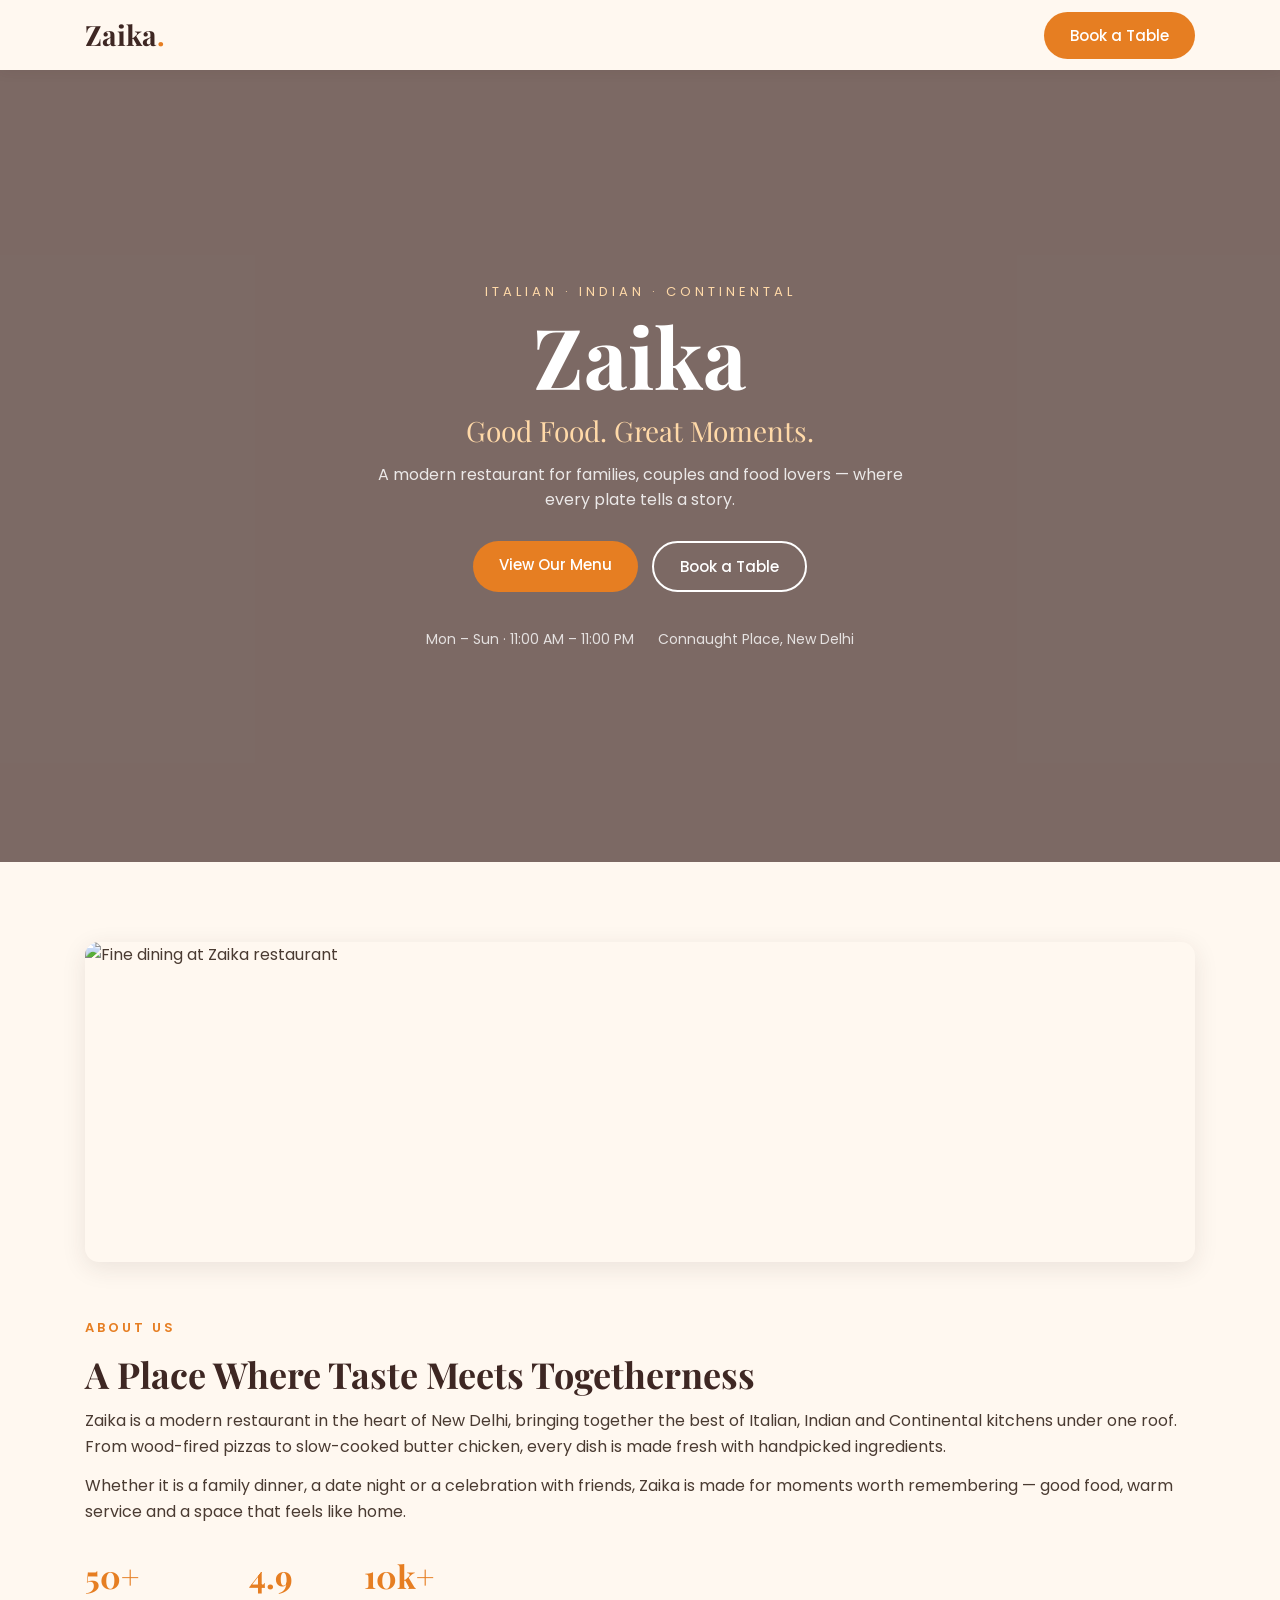
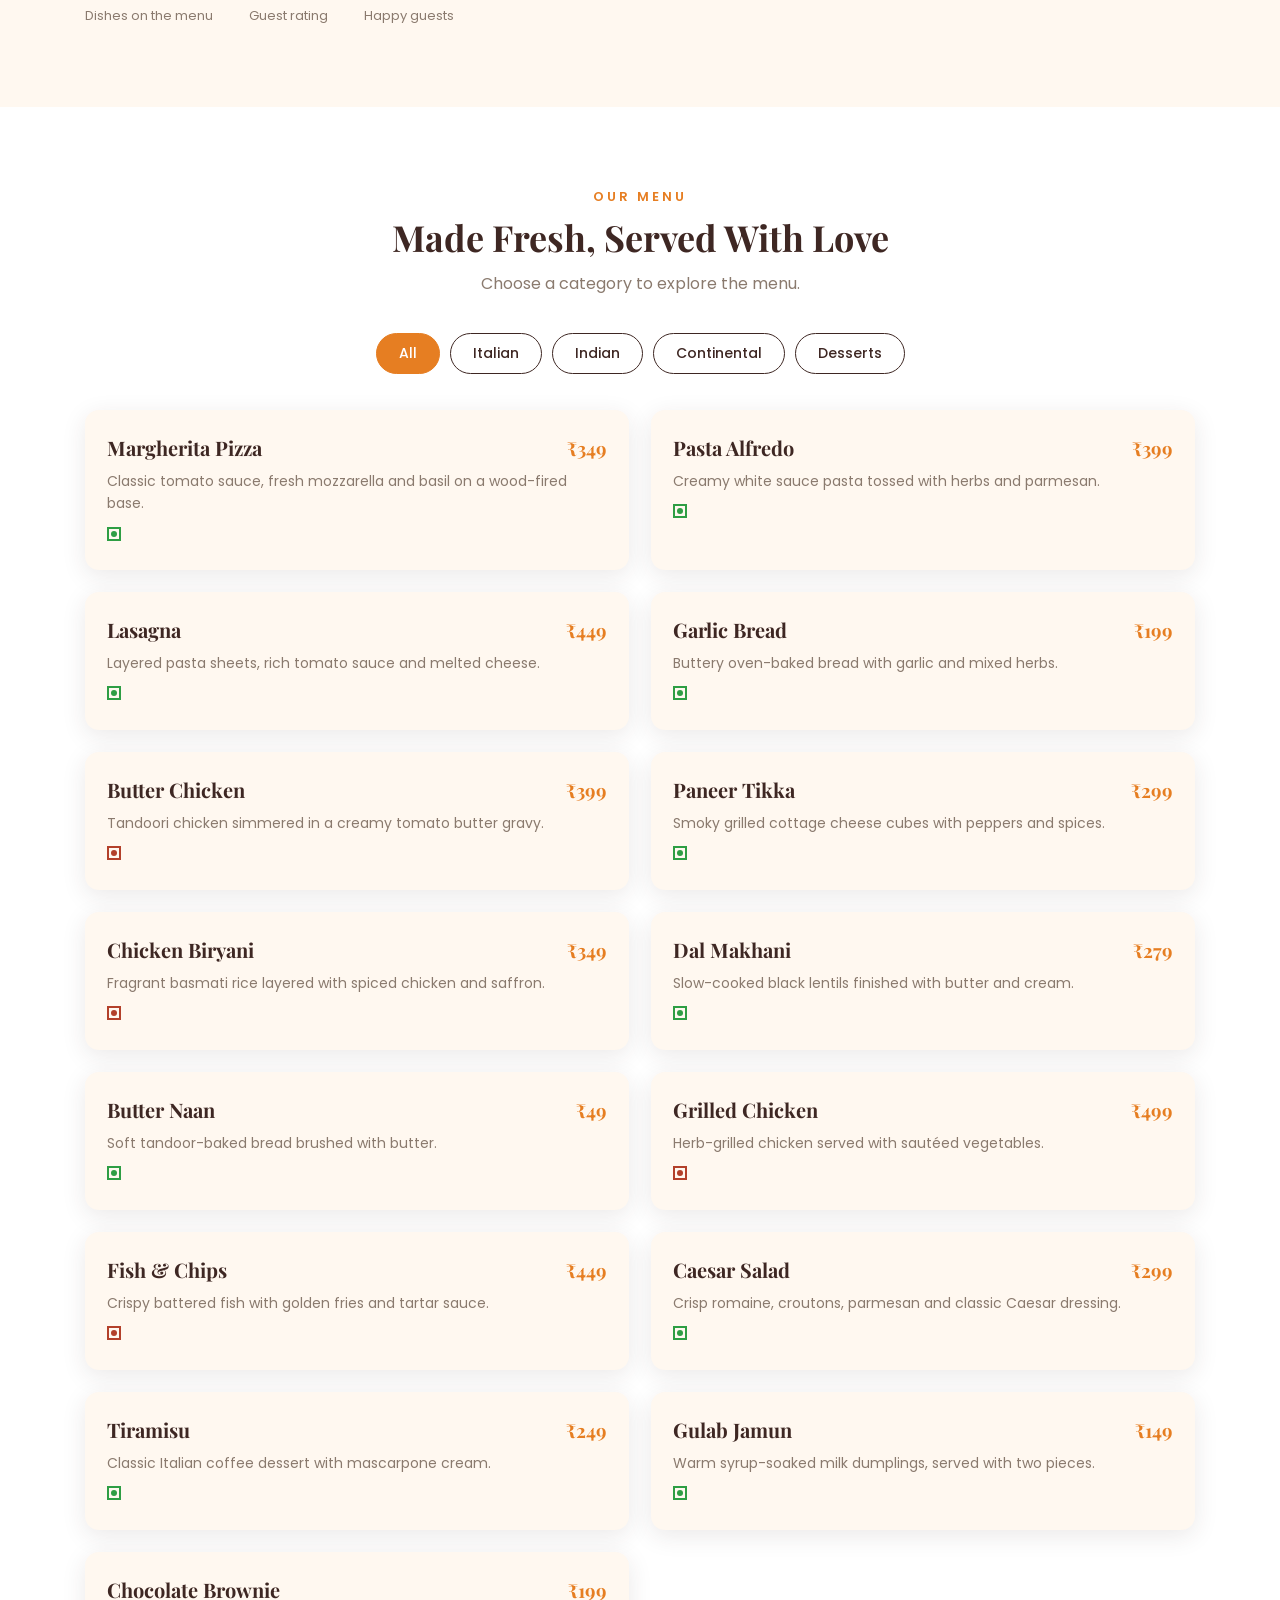
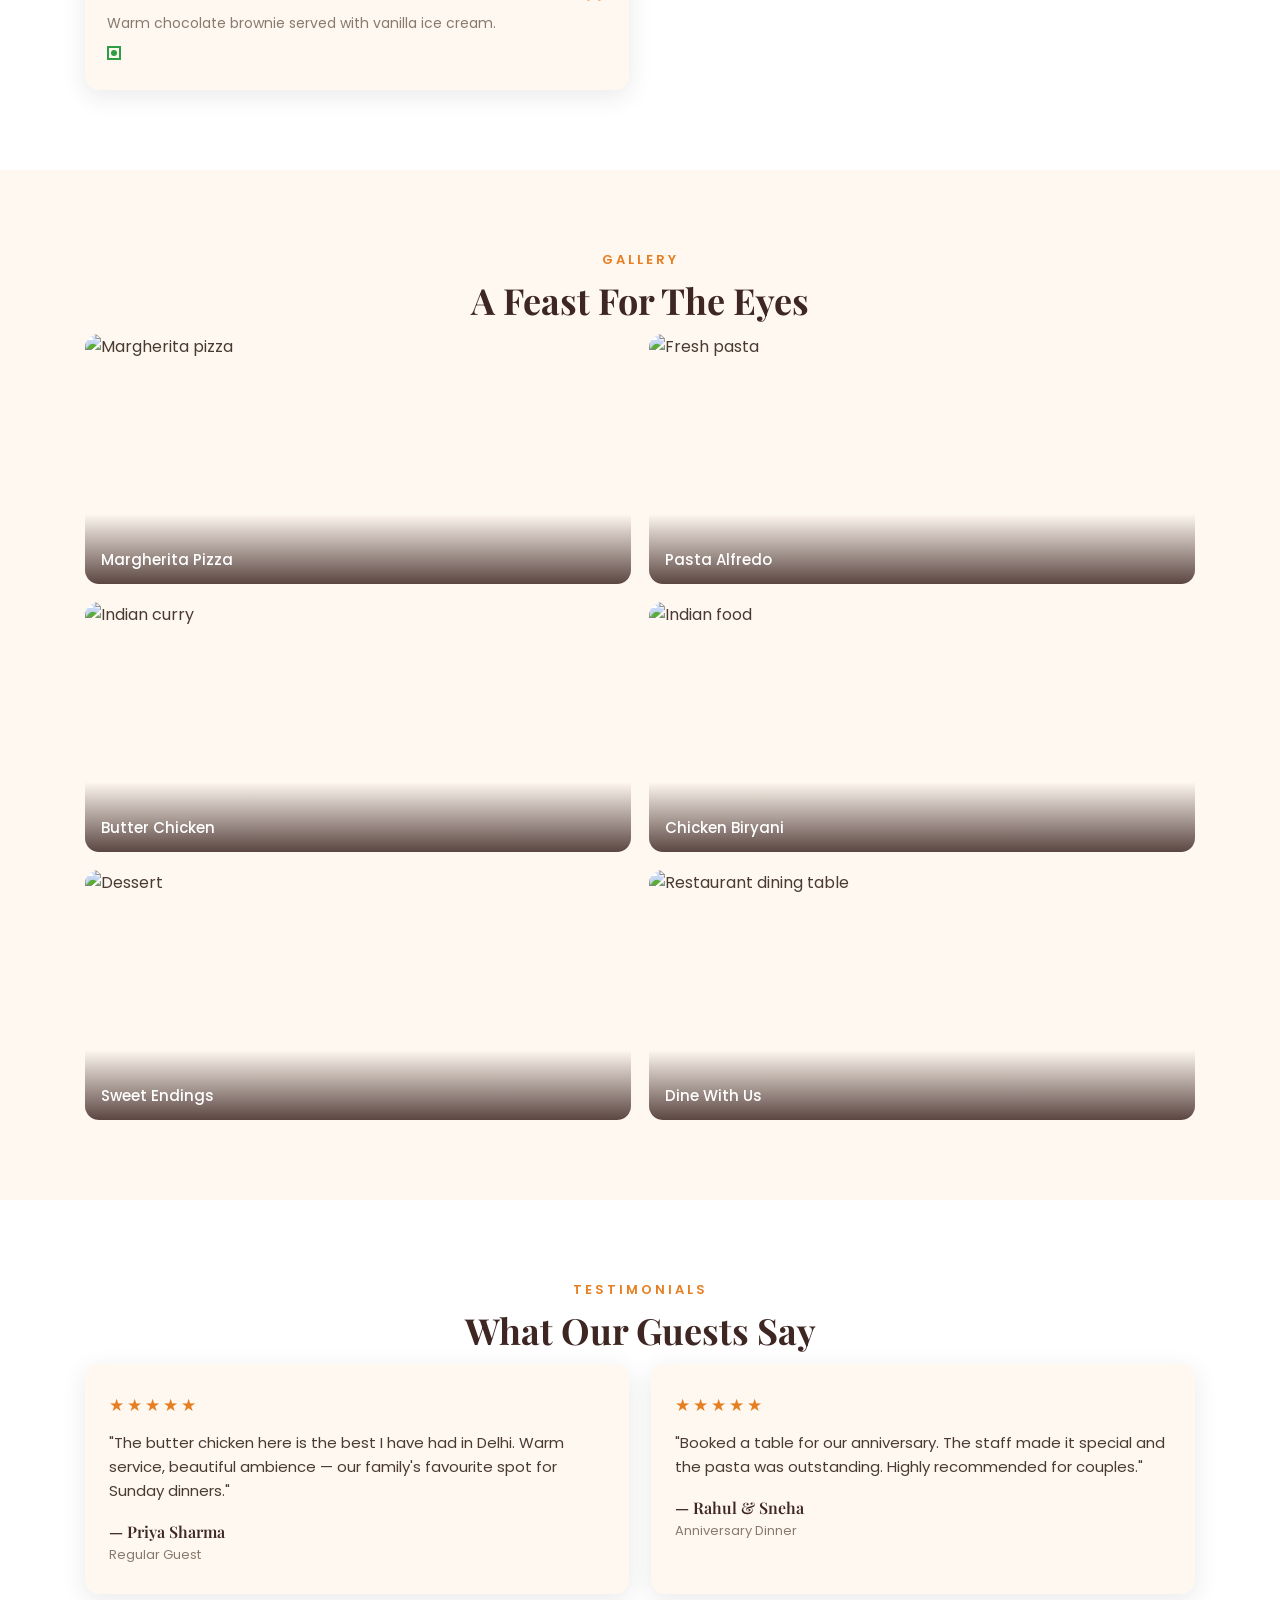
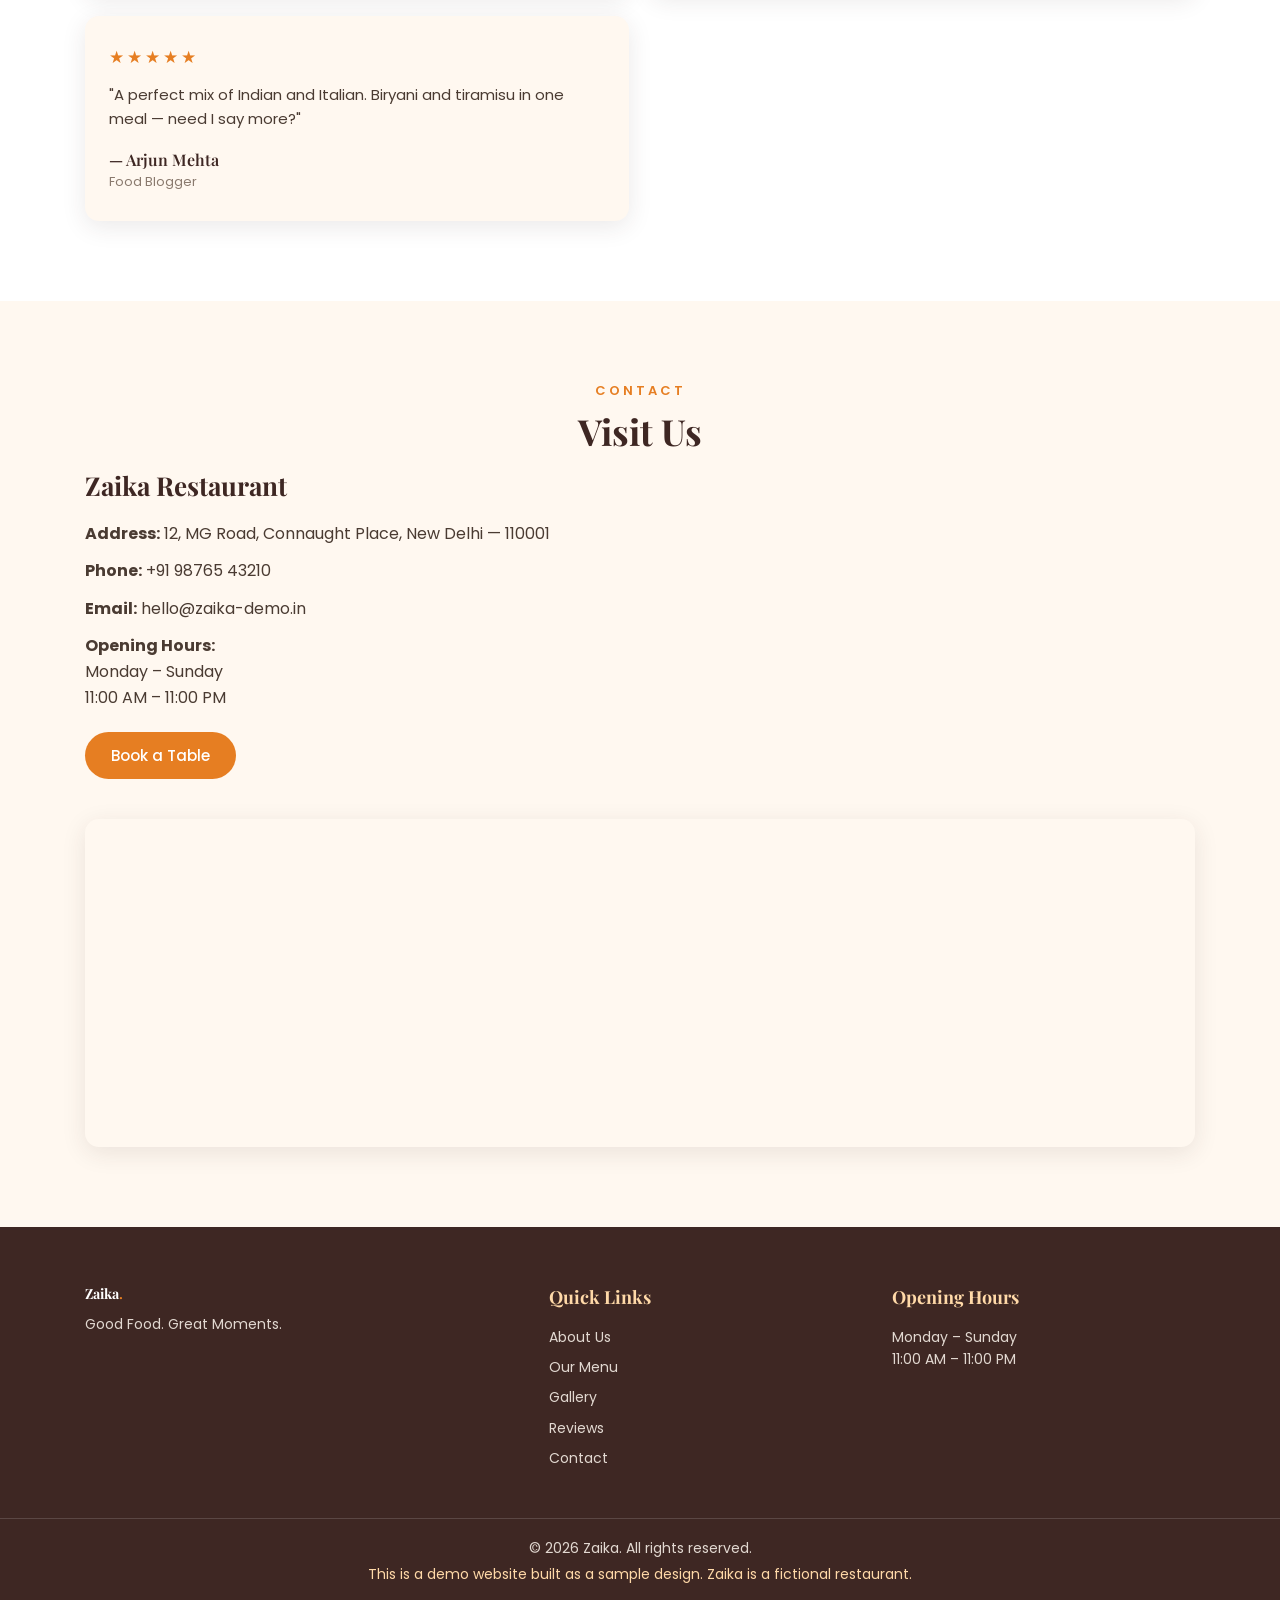
==== index.html @ b4acd06a "Add Zaika restaurant demo website" ====
<!DOCTYPE html>
<html lang="en">

<head>
    <meta charset="UTF-8">
    <meta name="viewport" content="width=device-width, initial-scale=1.0">
    <meta name="description"
        content="Zaika — Good Food. Great Moments. A modern restaurant serving Italian, Indian & Continental cuisine.">
    <title>Zaika | Good Food. Great Moments.</title>
    <link rel="preconnect" href="https://fonts.googleapis.com">
    <link rel="preconnect" href="https://fonts.gstatic.com" crossorigin>
    <link
        href="https://fonts.googleapis.com/css2?family=Playfair+Display:wght@500;600;700&family=Poppins:wght@300;400;500;600&display=swap"
        rel="stylesheet">
    <link rel="stylesheet" href="style.css">
</head>

<body>

    <!-- ===== HEADER ===== -->
    <header class="header">
        <div class="container header-inner">
            <a href="#home" class="logo">Zaika<span>.</span></a>
            <nav class="nav" id="nav">
                <a href="#home">Home</a>
                <a href="#about">About Us</a>
                <a href="#menu">Our Menu</a>
                <a href="#gallery">Gallery</a>
                <a href="#testimonials">Reviews</a>
                <a href="#contact">Contact</a>
            </nav>
            <div class="header-right">
                <span class="demo-badge">Demo Website</span>
                <button class="btn btn-primary" data-open-booking>Book a Table</button>
                <button class="menu-toggle" id="menu-toggle" aria-label="Open menu">&#9776;</button>
            </div>
        </div>
    </header>

    <!-- ===== HOME / HERO ===== -->
    <section class="hero" id="home">
        <div class="hero-overlay"></div>
        <div class="container hero-content">
            <p class="hero-eyebrow">Italian &middot; Indian &middot; Continental</p>
            <h1>Zaika</h1>
            <p class="hero-tagline">Good Food. Great Moments.</p>
            <p class="hero-sub">A modern restaurant for families, couples and food lovers — where every plate tells a
                story.</p>
            <div class="hero-buttons">
                <a href="#menu" class="btn btn-primary">View Our Menu</a>
                <button class="btn btn-outline" data-open-booking>Book a Table</button>
            </div>
            <div class="hero-info">
                <span>Mon – Sun &middot; 11:00 AM – 11:00 PM</span>
                <span>Connaught Place, New Delhi</span>
            </div>
        </div>
    </section>

    <!-- ===== ABOUT US ===== -->
    <section class="about section" id="about">
        <div class="container about-grid">
            <div class="about-image">
                <img src="https://images.unsplash.com/photo-1414235077428-338989a2e8c0?auto=format&fit=crop&w=1200&q=80"
                    alt="Fine dining at Zaika restaurant">
            </div>
            <div class="about-text">
                <p class="section-eyebrow">About Us</p>
                <h2 class="section-title">A Place Where Taste Meets Togetherness</h2>
                <p>Zaika is a modern restaurant in the heart of New Delhi, bringing together the best of Italian, Indian
                    and Continental kitchens under one roof. From wood-fired pizzas to slow-cooked butter chicken, every
                    dish is made fresh with handpicked ingredients.</p>
                <p>Whether it is a family dinner, a date night or a celebration with friends, Zaika is made for moments
                    worth remembering — good food, warm service and a space that feels like home.</p>
                <div class="about-stats">
                    <div class="stat"><strong>50+</strong><span>Dishes on the menu</span></div>
                    <div class="stat"><strong>4.9</strong><span>Guest rating</span></div>
                    <div class="stat"><strong>10k+</strong><span>Happy guests</span></div>
                </div>
            </div>
        </div>
    </section>

    <!-- ===== OUR MENU ===== -->
    <section class="menu section" id="menu">
        <div class="container">
            <p class="section-eyebrow center">Our Menu</p>
            <h2 class="section-title center">Made Fresh, Served With Love</h2>
            <p class="section-sub center">Choose a category to explore the menu.</p>

            <div class="menu-tabs">
                <button class="menu-tab active" data-filter="all">All</button>
                <button class="menu-tab" data-filter="italian">Italian</button>
                <button class="menu-tab" data-filter="indian">Indian</button>
                <button class="menu-tab" data-filter="continental">Continental</button>
                <button class="menu-tab" data-filter="dessert">Desserts</button>
            </div>

            <div class="menu-grid" id="menu-grid">
                <!-- Italian -->
                <div class="menu-item" data-category="italian">
                    <div class="menu-item-top">
                        <h3>Margherita Pizza</h3><span class="price">&#8377;349</span>
                    </div>
                    <p>Classic tomato sauce, fresh mozzarella and basil on a wood-fired base.</p>
                    <span class="veg veg-mark"></span>
                </div>
                <div class="menu-item" data-category="italian">
                    <div class="menu-item-top">
                        <h3>Pasta Alfredo</h3><span class="price">&#8377;399</span>
                    </div>
                    <p>Creamy white sauce pasta tossed with herbs and parmesan.</p>
                    <span class="veg veg-mark"></span>
                </div>
                <div class="menu-item" data-category="italian">
                    <div class="menu-item-top">
                        <h3>Lasagna</h3><span class="price">&#8377;449</span>
                    </div>
                    <p>Layered pasta sheets, rich tomato sauce and melted cheese.</p>
                    <span class="veg veg-mark"></span>
                </div>
                <div class="menu-item" data-category="italian">
                    <div class="menu-item-top">
                        <h3>Garlic Bread</h3><span class="price">&#8377;199</span>
                    </div>
                    <p>Buttery oven-baked bread with garlic and mixed herbs.</p>
                    <span class="veg veg-mark"></span>
                </div>
                <!-- Indian -->
                <div class="menu-item" data-category="indian">
                    <div class="menu-item-top">
                        <h3>Butter Chicken</h3><span class="price">&#8377;399</span>
                    </div>
                    <p>Tandoori chicken simmered in a creamy tomato butter gravy.</p>
                    <span class="veg non-veg-mark"></span>
                </div>
                <div class="menu-item" data-category="indian">
                    <div class="menu-item-top">
                        <h3>Paneer Tikka</h3><span class="price">&#8377;299</span>
                    </div>
                    <p>Smoky grilled cottage cheese cubes with peppers and spices.</p>
                    <span class="veg veg-mark"></span>
                </div>
                <div class="menu-item" data-category="indian">
                    <div class="menu-item-top">
                        <h3>Chicken Biryani</h3><span class="price">&#8377;349</span>
                    </div>
                    <p>Fragrant basmati rice layered with spiced chicken and saffron.</p>
                    <span class="veg non-veg-mark"></span>
                </div>
                <div class="menu-item" data-category="indian">
                    <div class="menu-item-top">
                        <h3>Dal Makhani</h3><span class="price">&#8377;279</span>
                    </div>
                    <p>Slow-cooked black lentils finished with butter and cream.</p>
                    <span class="veg veg-mark"></span>
                </div>
                <div class="menu-item" data-category="indian">
                    <div class="menu-item-top">
                        <h3>Butter Naan</h3><span class="price">&#8377;49</span>
                    </div>
                    <p>Soft tandoor-baked bread brushed with butter.</p>
                    <span class="veg veg-mark"></span>
                </div>
                <!-- Continental -->
                <div class="menu-item" data-category="continental">
                    <div class="menu-item-top">
                        <h3>Grilled Chicken</h3><span class="price">&#8377;499</span>
                    </div>
                    <p>Herb-grilled chicken served with saut&eacute;ed vegetables.</p>
                    <span class="veg non-veg-mark"></span>
                </div>
                <div class="menu-item" data-category="continental">
                    <div class="menu-item-top">
                        <h3>Fish &amp; Chips</h3><span class="price">&#8377;449</span>
                    </div>
                    <p>Crispy battered fish with golden fries and tartar sauce.</p>
                    <span class="veg non-veg-mark"></span>
                </div>
                <div class="menu-item" data-category="continental">
                    <div class="menu-item-top">
                        <h3>Caesar Salad</h3><span class="price">&#8377;299</span>
                    </div>
                    <p>Crisp romaine, croutons, parmesan and classic Caesar dressing.</p>
                    <span class="veg veg-mark"></span>
                </div>
                <!-- Desserts -->
                <div class="menu-item" data-category="dessert">
                    <div class="menu-item-top">
                        <h3>Tiramisu</h3><span class="price">&#8377;249</span>
                    </div>
                    <p>Classic Italian coffee dessert with mascarpone cream.</p>
                    <span class="veg veg-mark"></span>
                </div>
                <div class="menu-item" data-category="dessert">
                    <div class="menu-item-top">
                        <h3>Gulab Jamun</h3><span class="price">&#8377;149</span>
                    </div>
                    <p>Warm syrup-soaked milk dumplings, served with two pieces.</p>
                    <span class="veg veg-mark"></span>
                </div>
                <div class="menu-item" data-category="dessert">
                    <div class="menu-item-top">
                        <h3>Chocolate Brownie</h3><span class="price">&#8377;199</span>
                    </div>
                    <p>Warm chocolate brownie served with vanilla ice cream.</p>
                    <span class="veg veg-mark"></span>
                </div>
            </div>
        </div>
    </section>

    <!-- ===== GALLERY ===== -->
    <section class="gallery section" id="gallery">
        <div class="container">
            <p class="section-eyebrow center">Gallery</p>
            <h2 class="section-title center">A Feast For The Eyes</h2>
            <div class="gallery-grid">
                <figure><img
                        src="https://images.unsplash.com/photo-1565299624946-b28f40a0ae38?auto=format&fit=crop&w=900&q=80"
                        alt="Margherita pizza">
                    <figcaption>Margherita Pizza</figcaption>
                </figure>
                <figure><img
                        src="https://images.unsplash.com/photo-1473093295043-cdd812d0e601?auto=format&fit=crop&w=900&q=80"
                        alt="Fresh pasta">
                    <figcaption>Pasta Alfredo</figcaption>
                </figure>
                <figure><img
                        src="https://images.unsplash.com/photo-1565557623262-b51c2513a641?auto=format&fit=crop&w=900&q=80"
                        alt="Indian curry">
                    <figcaption>Butter Chicken</figcaption>
                </figure>
                <figure><img
                        src="https://images.unsplash.com/photo-1585937421612-70a008356fbe?auto=format&fit=crop&w=900&q=80"
                        alt="Indian food">
                    <figcaption>Chicken Biryani</figcaption>
                </figure>
                <figure><img
                        src="https://images.unsplash.com/photo-1567620905732-2d1ec7ab7445?auto=format&fit=crop&w=900&q=80"
                        alt="Dessert">
                    <figcaption>Sweet Endings</figcaption>
                </figure>
                <figure><img
                        src="https://images.unsplash.com/photo-1559339352-11d035aa65de?auto=format&fit=crop&w=900&q=80"
                        alt="Restaurant dining table">
                    <figcaption>Dine With Us</figcaption>
                </figure>
            </div>
        </div>
    </section>

    <!-- ===== TESTIMONIALS ===== -->
    <section class="testimonials section" id="testimonials">
        <div class="container">
            <p class="section-eyebrow center">Testimonials</p>
            <h2 class="section-title center">What Our Guests Say</h2>
            <div class="testimonials-grid">
                <blockquote class="testimonial">
                    <p class="stars">&#9733;&#9733;&#9733;&#9733;&#9733;</p>
                    <p>"The butter chicken here is the best I have had in Delhi. Warm service, beautiful ambience — our
                        family's favourite spot for Sunday dinners."</p>
                    <footer>— Priya Sharma <span>Regular Guest</span></footer>
                </blockquote>
                <blockquote class="testimonial">
                    <p class="stars">&#9733;&#9733;&#9733;&#9733;&#9733;</p>
                    <p>"Booked a table for our anniversary. The staff made it special and the pasta was outstanding.
                        Highly recommended for couples."</p>
                    <footer>— Rahul &amp; Sneha <span>Anniversary Dinner</span></footer>
                </blockquote>
                <blockquote class="testimonial">
                    <p class="stars">&#9733;&#9733;&#9733;&#9733;&#9733;</p>
                    <p>"A perfect mix of Indian and Italian. Biryani and tiramisu in one meal — need I say more?"</p>
                    <footer>— Arjun Mehta <span>Food Blogger</span></footer>
                </blockquote>
            </div>
        </div>
    </section>

    <!-- ===== CONTACT ===== -->
    <section class="contact section" id="contact">
        <div class="container">
            <p class="section-eyebrow center">Contact</p>
            <h2 class="section-title center">Visit Us</h2>
            <div class="contact-grid">
                <div class="contact-info">
                    <h3>Zaika Restaurant</h3>
                    <p><strong>Address:</strong> 12, MG Road, Connaught Place, New Delhi — 110001</p>
                    <p><strong>Phone:</strong> +91 98765 43210</p>
                    <p><strong>Email:</strong> hello@zaika-demo.in</p>
                    <p><strong>Opening Hours:</strong><br>Monday – Sunday<br>11:00 AM – 11:00 PM</p>
                    <button class="btn btn-primary" data-open-booking>Book a Table</button>
                </div>
                <div class="contact-map">
                    <iframe title="Zaika location map"
                        src="https://www.google.com/maps?q=Connaught+Place,+New+Delhi&output=embed"
                        loading="lazy"></iframe>
                </div>
            </div>
        </div>
    </section>

    <!-- ===== FOOTER ===== -->
    <footer class="footer">
        <div class="container footer-grid">
            <div>
                <a href="#home" class="logo">Zaika<span>.</span></a>
                <p>Good Food. Great Moments.</p>
            </div>
            <div>
                <h4>Quick Links</h4>
                <a href="#about">About Us</a>
                <a href="#menu">Our Menu</a>
                <a href="#gallery">Gallery</a>
                <a href="#testimonials">Reviews</a>
                <a href="#contact">Contact</a>
            </div>
            <div>
                <h4>Opening Hours</h4>
                <p>Monday – Sunday<br>11:00 AM – 11:00 PM</p>
            </div>
        </div>
        <div class="footer-bottom">
            <p>&copy; 2026 Zaika. All rights reserved.</p>
            <p class="demo-note">This is a demo website built as a sample design. Zaika is a fictional restaurant.</p>
        </div>
    </footer>

    <!-- ===== BOOK A TABLE MODAL ===== -->
    <div class="modal" id="booking-modal" aria-hidden="true">
        <div class="modal-box">
            <button class="modal-close" id="booking-close" aria-label="Close">&times;</button>
            <h3>Book a Table</h3>
            <p class="modal-sub">Reserve your table at Zaika. This is a demo form — no real booking is made.</p>
            <form id="booking-form">
                <label>Your Name
                    <input type="text" id="book-name" placeholder="Your full name" required>
                </label>
                <label>Phone Number
                    <input type="tel" id="book-phone" placeholder="Your phone number" required>
                </label>
                <div class="form-row">
                    <label>Date
                        <input type="date" id="book-date" required>
                    </label>
                    <label>Time
                        <input type="time" id="book-time" required>
                    </label>
                </div>
                <label>Guests
                    <select id="book-guests">
                        <option value="1">1 Guest</option>
                        <option value="2" selected>2 Guests</option>
                        <option value="3">3 Guests</option>
                        <option value="4">4 Guests</option>
                        <option value="5">5 Guests</option>
                        <option value="6">6+ Guests</option>
                    </select>
                </label>
                <button type="submit" class="btn btn-primary btn-full">Confirm Booking</button>
            </form>
            <p class="booking-success" id="booking-success" hidden>Thank you! Your demo table request has been received.
                We look forward to serving you at Zaika.</p>
        </div>
    </div>

    <script src="script.js"></script>
</body>

</html>
---- style.css ----
/* ===== ZAIKA RESTAURANT — style.css ===== */

* {
    margin: 0;
    padding: 0;
    box-sizing: border-box;
}

:root {
    --cream: #FFF8F0;
    --cream-dark: #F7EBDD;
    --white: #FFFFFF;
    --brown: #3E2723;
    --brown-light: #5D4037;
    --orange: #E67E22;
    --orange-dark: #CA6A1A;
    --text: #4A3B32;
    --muted: #8A7A6E;
    --green: #2E9E44;
    --red: #B3402A;
    --shadow: 0 6px 24px rgba(62, 39, 35, 0.10);
    --radius: 14px;
}

html {
    scroll-behavior: smooth;
    scroll-padding-top: 80px;
}

body {
    font-family: 'Poppins', sans-serif;
    background: var(--cream);
    color: var(--text);
    line-height: 1.6;
}

img {
    max-width: 100%;
    display: block;
}

a {
    text-decoration: none;
    color: inherit;
}

.container {
    max-width: 1150px;
    margin: 0 auto;
    padding: 0 20px;
}

.section {
    padding: 80px 0;
}

.center {
    text-align: center;
}

h1,
h2,
h3,
h4 {
    font-family: 'Playfair Display', serif;
    color: var(--brown);
}

.section-eyebrow {
    color: var(--orange);
    font-weight: 600;
    letter-spacing: 3px;
    text-transform: uppercase;
    font-size: 13px;
    margin-bottom: 8px;
}

.section-title {
    font-size: 36px;
    line-height: 1.2;
    margin-bottom: 12px;
}

.section-sub {
    color: var(--muted);
    margin-bottom: 36px;
}

/* ===== Buttons ===== */
.btn {
    display: inline-block;
    padding: 12px 26px;
    border: none;
    border-radius: 30px;
    font-family: 'Poppins', sans-serif;
    font-size: 15px;
    font-weight: 500;
    cursor: pointer;
    transition: background 0.3s, transform 0.2s;
}

.btn:hover {
    transform: translateY(-2px);
}

.btn-primary {
    background: var(--orange);
    color: #fff;
}

.btn-primary:hover {
    background: var(--orange-dark);
}

.btn-outline {
    background: transparent;
    color: #fff;
    border: 2px solid #fff;
}

.btn-outline:hover {
    background: rgba(255, 255, 255, 0.15);
}

.btn-full {
    width: 100%;
    margin-top: 6px;
}

/* ===== Header ===== */
.header {
    position: sticky;
    top: 0;
    z-index: 100;
    background: rgba(255, 248, 240, 0.97);
    box-shadow: 0 2px 12px rgba(62, 39, 35, 0.08);
}

.header-inner {
    display: flex;
    align-items: center;
    justify-content: space-between;
    height: 70px;
}

.logo {
    font-family: 'Playfair Display', serif;
    font-size: 28px;
    font-weight: 700;
    color: var(--brown);
}

.logo span {
    color: var(--orange);
}

.nav {
    display: flex;
    gap: 28px;
}

.nav a {
    font-size: 15px;
    font-weight: 500;
    color: var(--brown);
}

.nav a:hover {
    color: var(--orange);
}

.header-right {
    display: flex;
    align-items: center;
    gap: 12px;
}

.demo-badge {
    font-size: 11px;
    font-weight: 600;
    letter-spacing: 1px;
    text-transform: uppercase;
    color: var(--orange);
    border: 1.5px solid var(--orange);
    border-radius: 20px;
    padding: 4px 10px;
}

.menu-toggle {
    display: none;
    background: none;
    border: none;
    font-size: 26px;
    color: var(--brown);
    cursor: pointer;
}

/* ===== Hero ===== */
.hero {
    position: relative;
    min-height: 88vh;
    display: flex;
    align-items: center;
    background: url('https://images.unsplash.com/photo-1517248135467-4c7edcad34c4?auto=format&fit=crop&w=1600&q=80') center/cover no-repeat;
    color: #fff;
}

.hero-overlay {
    position: absolute;
    inset: 0;
    background: rgba(62, 39, 35, 0.68);
}

.hero-content {
    position: relative;
    text-align: center;
    padding: 100px 20px;
}

.hero-eyebrow {
    letter-spacing: 4px;
    text-transform: uppercase;
    font-size: 13px;
    color: #FFD9A8;
    margin-bottom: 10px;
}

.hero h1 {
    font-size: 84px;
    color: #fff;
    line-height: 1;
}

.hero-tagline {
    font-family: 'Playfair Display', serif;
    font-size: 28px;
    color: #FFD9A8;
    margin: 12px 0 8px;
}

.hero-sub {
    max-width: 560px;
    margin: 0 auto 28px;
    color: rgba(255, 255, 255, 0.85);
}

.hero-buttons {
    display: flex;
    gap: 14px;
    justify-content: center;
    flex-wrap: wrap;
}

.hero-info {
    margin-top: 36px;
    display: flex;
    gap: 24px;
    justify-content: center;
    flex-wrap: wrap;
    font-size: 14px;
    color: rgba(255, 255, 255, 0.8);
}

/* ===== About ===== */
.about-grid {
    display: grid;
    grid-template-columns: 1fr 1fr;
    gap: 56px;
    align-items: center;
}

.about-image img {
    border-radius: var(--radius);
    box-shadow: var(--shadow);
    width: 100%;
    height: 420px;
    object-fit: cover;
}

.about-text p {
    margin-bottom: 14px;
}

.about-stats {
    display: flex;
    gap: 36px;
    margin-top: 26px;
}

.stat strong {
    display: block;
    font-family: 'Playfair Display', serif;
    font-size: 32px;
    color: var(--orange);
}

.stat span {
    font-size: 13px;
    color: var(--muted);
}

/* ===== Menu ===== */
.menu {
    background: var(--white);
}

.menu-tabs {
    display: flex;
    gap: 10px;
    justify-content: center;
    flex-wrap: wrap;
    margin-bottom: 36px;
}

.menu-tab {
    padding: 9px 22px;
    border: 1.5px solid var(--brown);
    background: transparent;
    border-radius: 30px;
    font-family: 'Poppins', sans-serif;
    font-size: 14px;
    font-weight: 500;
    color: var(--brown);
    cursor: pointer;
    transition: all 0.3s;
}

.menu-tab:hover {
    border-color: var(--orange);
    color: var(--orange);
}

.menu-tab.active {
    background: var(--orange);
    border-color: var(--orange);
    color: #fff;
}

.menu-grid {
    display: grid;
    grid-template-columns: repeat(3, 1fr);
    gap: 22px;
}

.menu-item {
    background: var(--cream);
    border-radius: var(--radius);
    padding: 22px;
    box-shadow: var(--shadow);
    position: relative;
    transition: transform 0.3s;
}

.menu-item:hover {
    transform: translateY(-4px);
}

.menu-item.hide {
    display: none;
}

.menu-item-top {
    display: flex;
    justify-content: space-between;
    align-items: baseline;
    gap: 10px;
    margin-bottom: 6px;
}

.menu-item h3 {
    font-size: 20px;
}

.menu-item p {
    font-size: 14px;
    color: var(--muted);
}

.price {
    font-family: 'Playfair Display', serif;
    font-size: 19px;
    font-weight: 700;
    color: var(--orange);
    white-space: nowrap;
}

.veg {
    display: inline-block;
    width: 14px;
    height: 14px;
    border: 2px solid;
    margin-top: 12px;
    position: relative;
}

.veg::after {
    content: '';
    position: absolute;
    inset: 2px;
    border-radius: 50%;
}

.veg-mark {
    border-color: var(--green);
}

.veg-mark::after {
    background: var(--green);
}

.non-veg-mark {
    border-color: var(--red);
}

.non-veg-mark::after {
    background: var(--red);
}

/* ===== Gallery ===== */
.gallery-grid {
    display: grid;
    grid-template-columns: repeat(3, 1fr);
    gap: 18px;
}

.gallery-grid figure {
    position: relative;
    border-radius: var(--radius);
    overflow: hidden;
    height: 250px;
}

.gallery-grid img {
    width: 100%;
    height: 100%;
    object-fit: cover;
    transition: transform 0.4s;
}

.gallery-grid figure:hover img {
    transform: scale(1.07);
}

.gallery-grid figcaption {
    position: absolute;
    left: 0;
    right: 0;
    bottom: 0;
    padding: 34px 16px 12px;
    background: linear-gradient(transparent, rgba(62, 39, 35, 0.85));
    color: #fff;
    font-weight: 500;
    font-size: 15px;
}

/* ===== Testimonials ===== */
.testimonials {
    background: var(--white);
}

.testimonials-grid {
    display: grid;
    grid-template-columns: repeat(3, 1fr);
    gap: 22px;
}

.testimonial {
    background: var(--cream);
    border-radius: var(--radius);
    padding: 28px 24px;
    box-shadow: var(--shadow);
}

.testimonial .stars {
    color: var(--orange);
    font-size: 17px;
    letter-spacing: 3px;
    margin-bottom: 12px;
}

.testimonial p {
    font-size: 15px;
    margin-bottom: 16px;
}

.testimonial footer {
    font-family: 'Playfair Display', serif;
    font-weight: 600;
    color: var(--brown);
}

.testimonial footer span {
    display: block;
    font-family: 'Poppins', sans-serif;
    font-weight: 400;
    font-size: 13px;
    color: var(--muted);
}

/* ===== Contact ===== */
.contact-grid {
    display: grid;
    grid-template-columns: 1fr 1.2fr;
    gap: 40px;
    align-items: stretch;
}

.contact-info h3 {
    font-size: 26px;
    margin-bottom: 14px;
}

.contact-info p {
    margin-bottom: 12px;
}

.contact-info .btn {
    margin-top: 10px;
}

.contact-map iframe {
    width: 100%;
    height: 100%;
    min-height: 320px;
    border: none;
    border-radius: var(--radius);
    box-shadow: var(--shadow);
}

/* ===== Footer ===== */
.footer {
    background: var(--brown);
    color: rgba(255, 248, 240, 0.85);
    padding: 56px 0 0;
}

.footer-grid {
    display: grid;
    grid-template-columns: 1.4fr 1fr 1fr;
    gap: 40px;
    padding-bottom: 40px;
}

.footer .logo {
    color: #fff;
}

.footer h4 {
    color: #FFD9A8;
    font-size: 18px;
    margin-bottom: 14px;
}

.footer a {
    display: block;
    margin-bottom: 8px;
    font-size: 14px;
}

.footer a:hover {
    color: var(--orange);
}

.footer p {
    font-size: 14px;
}

.footer-bottom {
    border-top: 1px solid rgba(255, 255, 255, 0.15);
    padding: 18px 0;
    text-align: center;
    font-size: 13px;
}

.footer-bottom .demo-note {
    color: #FFD9A8;
    margin-top: 4px;
}

/* ===== Booking Modal ===== */
.modal {
    position: fixed;
    inset: 0;
    z-index: 200;
    background: rgba(62, 39, 35, 0.7);
    display: none;
    align-items: center;
    justify-content: center;
    padding: 20px;
}

.modal.open {
    display: flex;
}

.modal-box {
    background: var(--cream);
    border-radius: var(--radius);
    padding: 32px 28px;
    max-width: 460px;
    width: 100%;
    position: relative;
    box-shadow: 0 20px 60px rgba(0, 0, 0, 0.3);
}

.modal-box h3 {
    font-size: 26px;
    margin-bottom: 4px;
}

.modal-sub {
    font-size: 14px;
    color: var(--muted);
    margin-bottom: 20px;
}

.modal-close {
    position: absolute;
    top: 12px;
    right: 16px;
    background: none;
    border: none;
    font-size: 30px;
    color: var(--brown);
    cursor: pointer;
}

.modal label {
    display: block;
    font-size: 14px;
    font-weight: 500;
    margin-bottom: 14px;
}

.modal input,
.modal select {
    width: 100%;
    margin-top: 6px;
    padding: 11px 12px;
    border: 1.5px solid #E3D5C3;
    border-radius: 10px;
    font-family: 'Poppins', sans-serif;
    font-size: 14px;
    background: #fff;
    color: var(--text);
}

.modal input:focus,
.modal select:focus {
    outline: none;
    border-color: var(--orange);
}

.form-row {
    display: grid;
    grid-template-columns: 1fr 1fr;
    gap: 12px;
}

.booking-success {
    margin-top: 16px;
    padding: 14px;
    background: #E7F6EA;
    border: 1.5px solid var(--green);
    border-radius: 10px;
    color: #1E6B31;
    font-size: 14px;
}

/* ===== Responsive ===== */
@media (max-width: 900px) .menu-toggle {
    display: block;
}

.nav {
    display: none;
    position: absolute;
    top: 70px;
    left: 0;
    right: 0;
    background: var(--cream);
    flex-direction: column;
    gap: 0;
    box-shadow: 0 12px 20px rgba(62, 39, 35, 0.12);
}

.nav.open {
    display: flex;
}

.nav a {
    padding: 14px 20px;
    border-top: 1px solid #EFE3D2;
}

.demo-badge {
    display: none;
}

.about-grid,
.contact-grid {
    grid-template-columns: 1fr;
}

.menu-grid,
.gallery-grid,
.testimonials-grid {
    grid-template-columns: repeat(2, 1fr);
}

.about-image img {
    height: 320px;
}
}

@media (max-width: 600px) {
    .section {
        padding: 56px 0;
    }

    .section-title {
        font-size: 28px;
    }

    .hero h1 {
        font-size: 56px;
    }

    .hero-tagline {
        font-size: 22px;
    }

    .menu-grid,
    .gallery-grid,
    .testimonials-grid {
        grid-template-columns: 1fr;
    }

    .about-stats {
        gap: 20px;
    }

    .header .btn {
        display: none;
    }

    .footer-grid {
        grid-template-columns: 1fr;
        gap: 28px;
    }
}
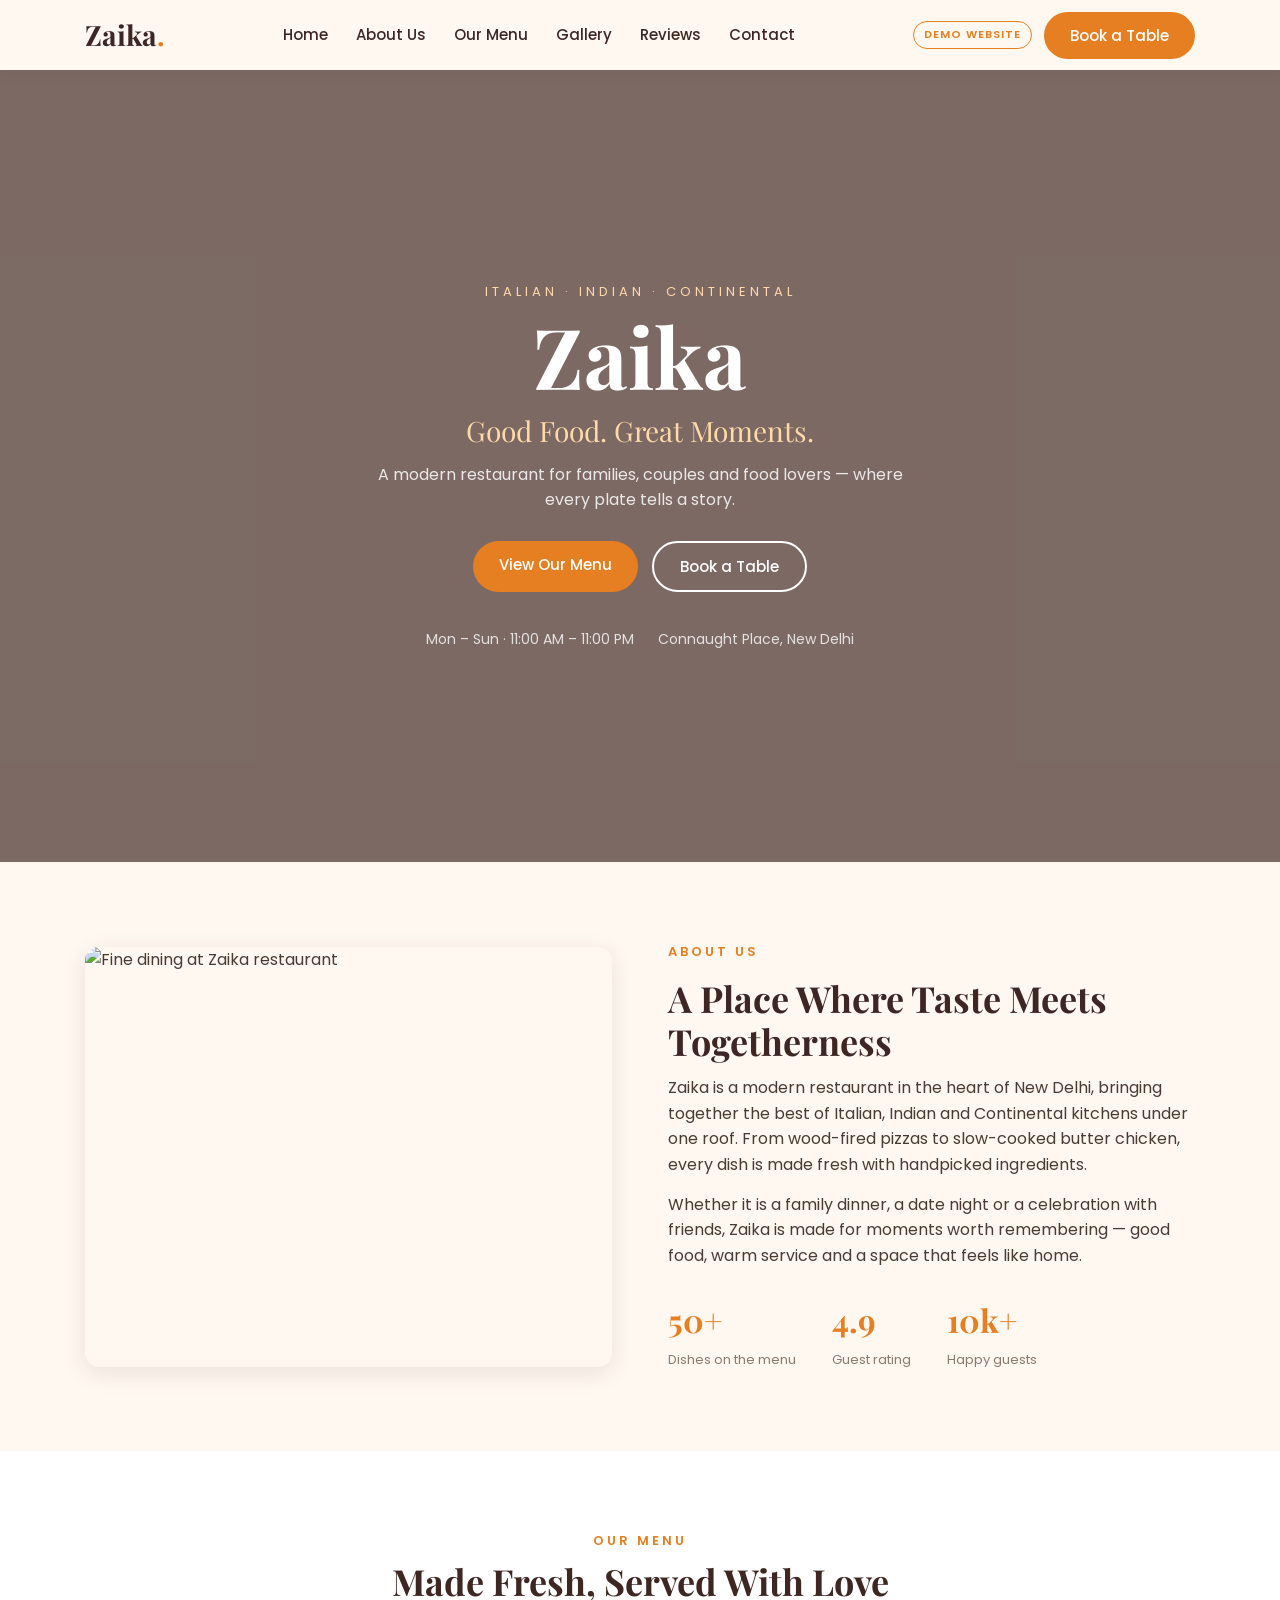
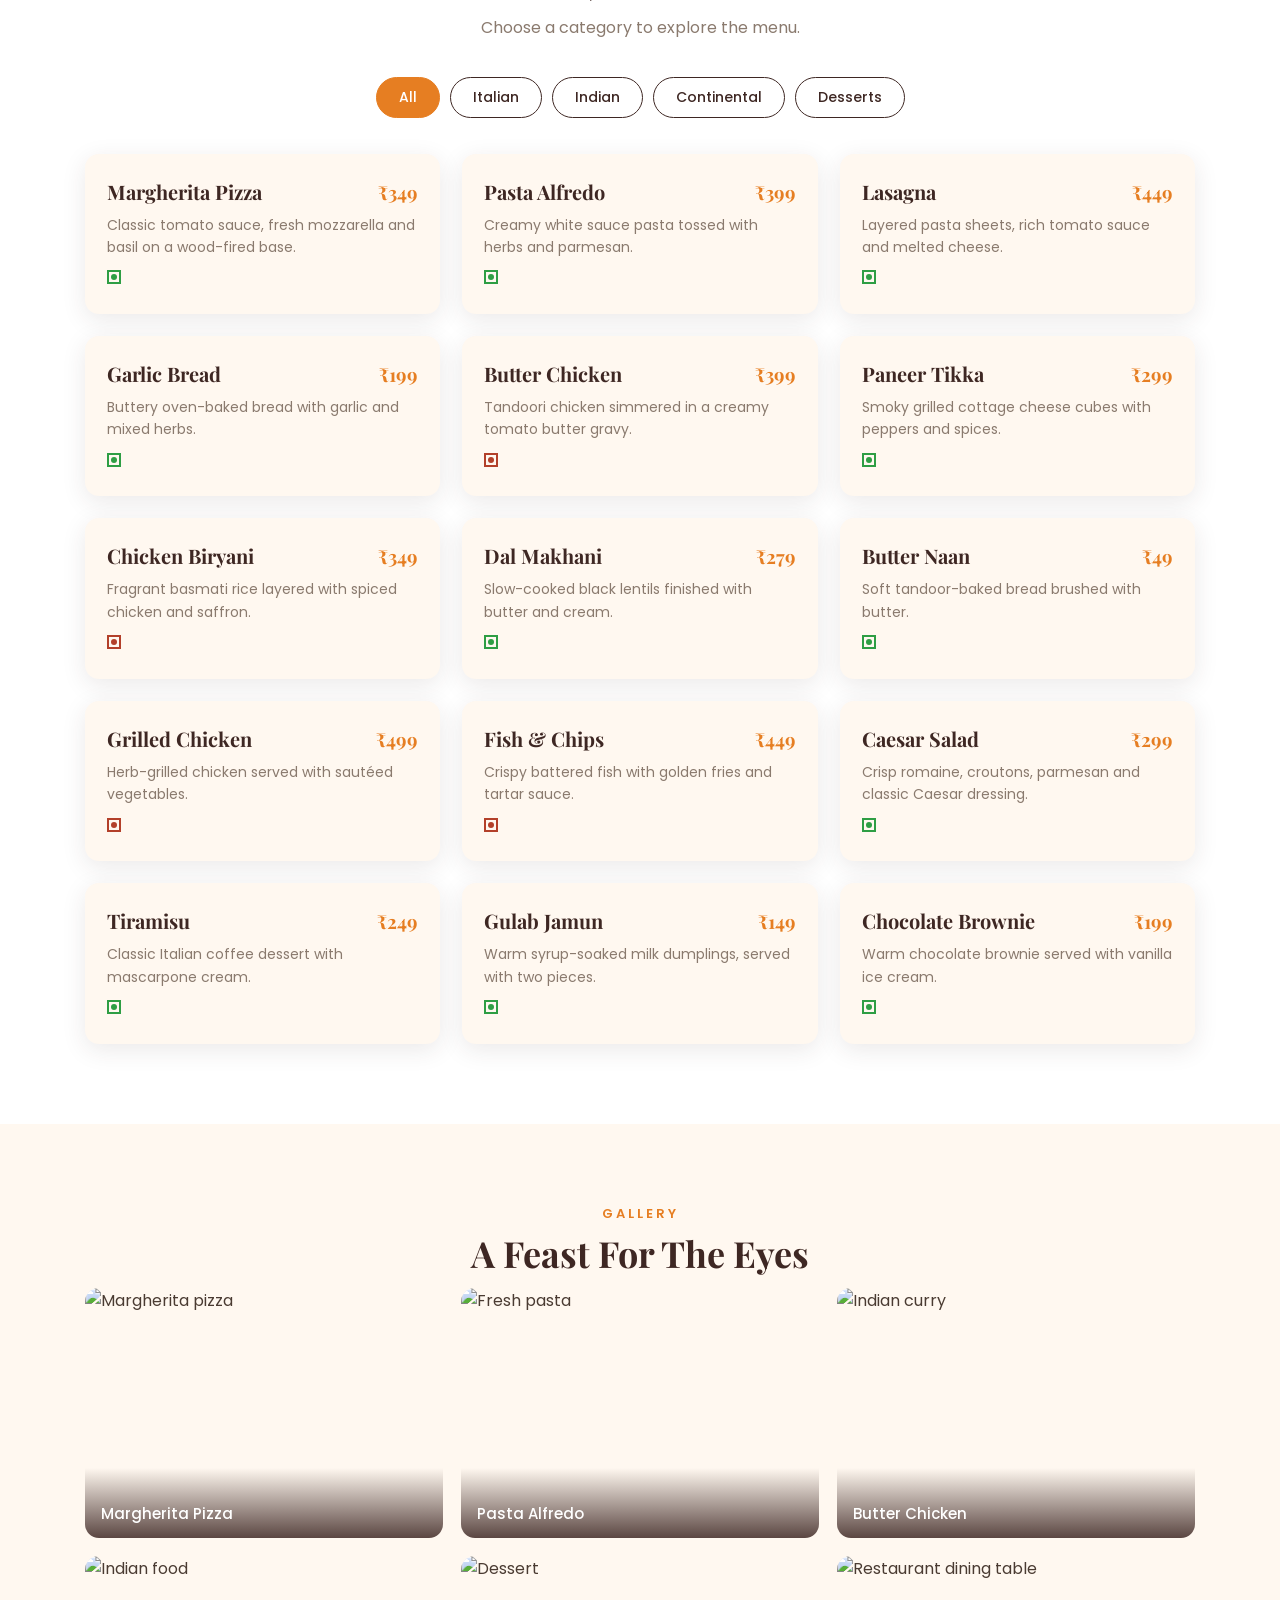
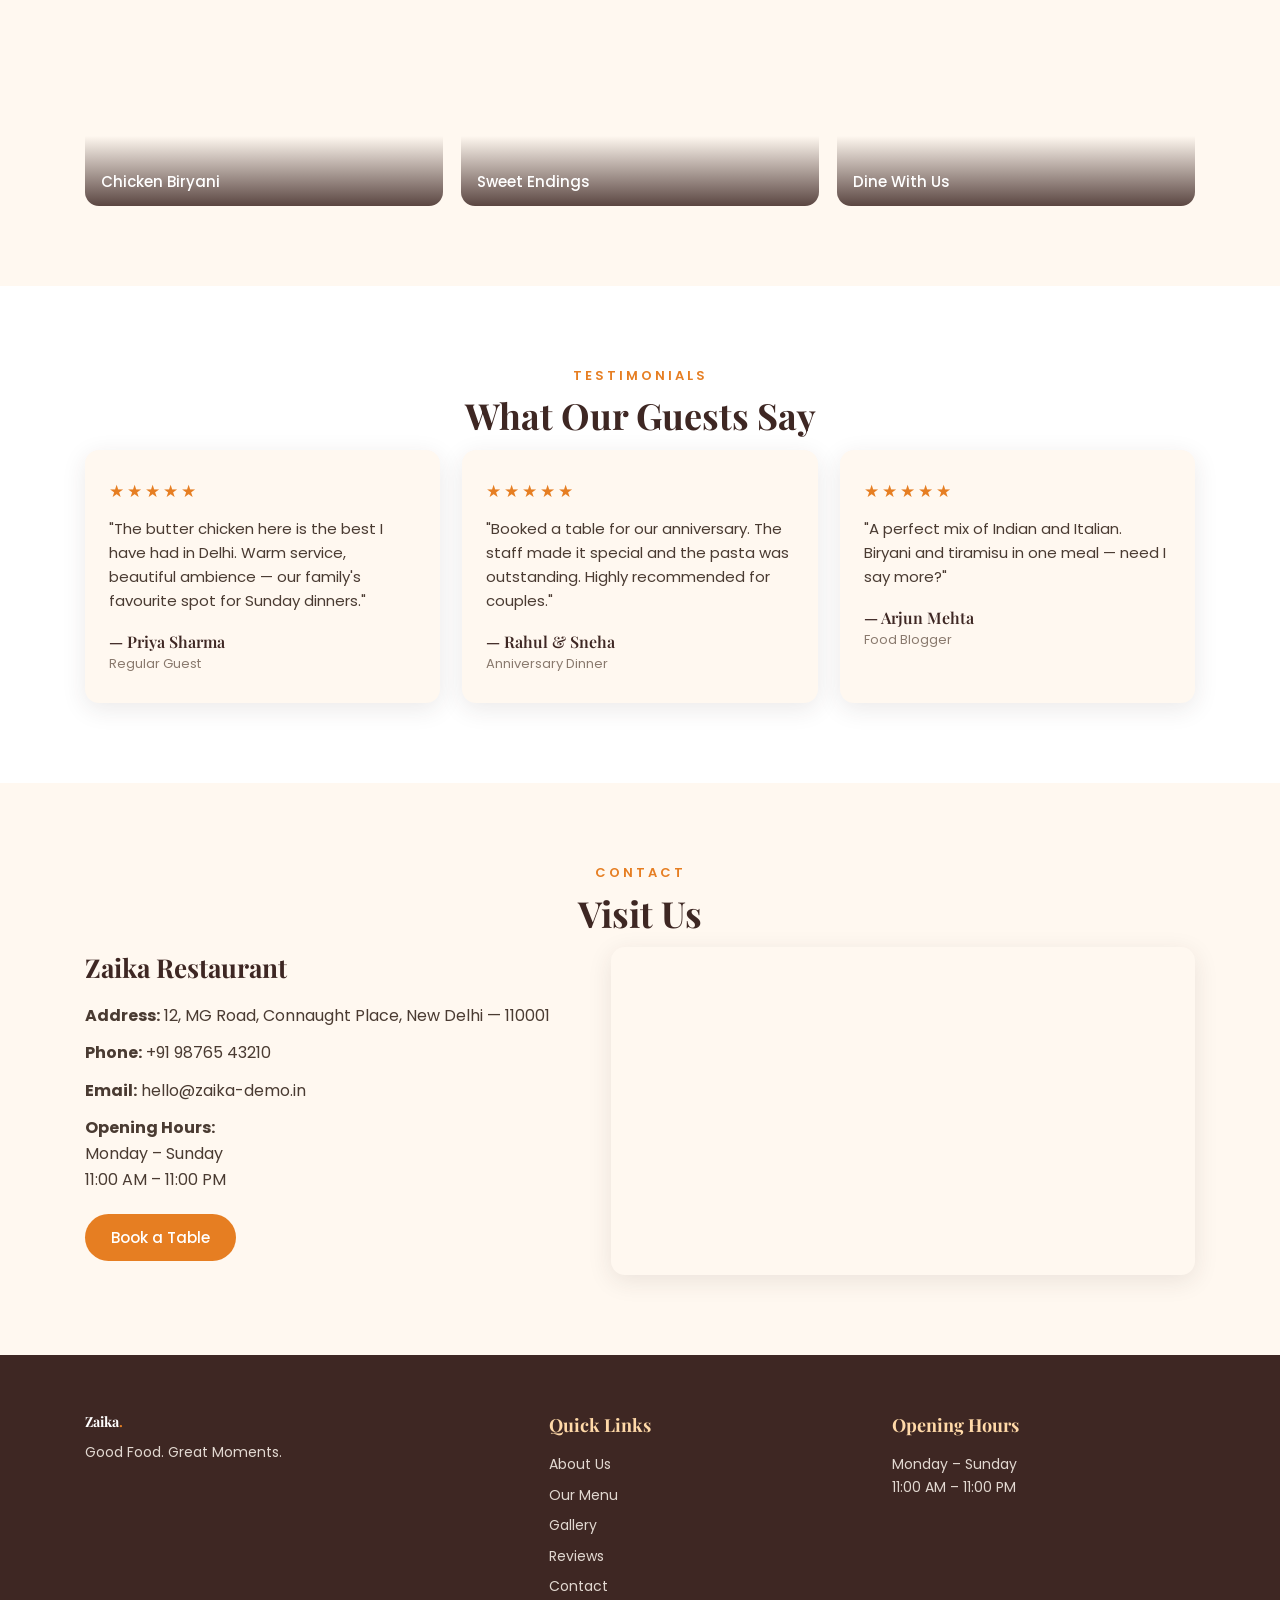
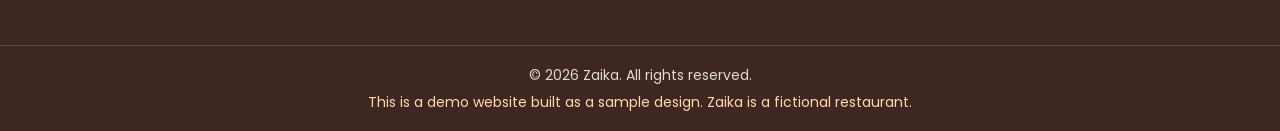
==== commit 3e9b03d8: "Add Google Search Console verification meta tag" ====
--- a/index.html
+++ b/index.html
@@ -2,6 +2,7 @@
 <html lang="en">
 
 <head>
+    <meta name="google-site-verification" content="R2nSJVuwRg1oBJ9CJquu_guqq5nkItmkx5L1Mb9I7pg" />
     <meta charset="UTF-8">
     <meta name="viewport" content="width=device-width, initial-scale=1.0">
     <meta name="description"
--- a/style.css
+++ b/style.css
@@ -7,18 +7,18 @@
 }
 
 :root {
-    --cream: #FFF8F0;
-    --cream-dark: #F7EBDD;
-    --white: #FFFFFF;
-    --brown: #3E2723;
-    --brown-light: #5D4037;
-    --orange: #E67E22;
-    --orange-dark: #CA6A1A;
-    --text: #4A3B32;
-    --muted: #8A7A6E;
-    --green: #2E9E44;
-    --red: #B3402A;
-    --shadow: 0 6px 24px rgba(62, 39, 35, 0.10);
+    --cream: #fff8f0;
+    --cream-dark: #f7ebdd;
+    --white: #ffffff;
+    --brown: #3e2723;
+    --brown-light: #5d4037;
+    --orange: #e67e22;
+    --orange-dark: #ca6a1a;
+    --text: #4a3b32;
+    --muted: #8a7a6e;
+    --green: #2e9e44;
+    --red: #b3402a;
+    --shadow: 0 6px 24px rgba(62, 39, 35, 0.1);
     --radius: 14px;
 }
 
@@ -28,7 +28,7 @@
 }
 
 body {
-    font-family: 'Poppins', sans-serif;
+    font-family: "Poppins", sans-serif;
     background: var(--cream);
     color: var(--text);
     line-height: 1.6;
@@ -62,7 +62,7 @@
 h2,
 h3,
 h4 {
-    font-family: 'Playfair Display', serif;
+    font-family: "Playfair Display", serif;
     color: var(--brown);
 }
 
@@ -92,11 +92,13 @@
     padding: 12px 26px;
     border: none;
     border-radius: 30px;
-    font-family: 'Poppins', sans-serif;
+    font-family: "Poppins", sans-serif;
     font-size: 15px;
     font-weight: 500;
     cursor: pointer;
-    transition: background 0.3s, transform 0.2s;
+    transition:
+        background 0.3s,
+        transform 0.2s;
 }
 
 .btn:hover {
@@ -144,7 +146,7 @@
 }
 
 .logo {
-    font-family: 'Playfair Display', serif;
+    font-family: "Playfair Display", serif;
     font-size: 28px;
     font-weight: 700;
     color: var(--brown);
@@ -201,7 +203,7 @@
     min-height: 88vh;
     display: flex;
     align-items: center;
-    background: url('https://images.unsplash.com/photo-1517248135467-4c7edcad34c4?auto=format&fit=crop&w=1600&q=80') center/cover no-repeat;
+    background: url("https://images.unsplash.com/photo-1517248135467-4c7edcad34c4?auto=format&fit=crop&w=1600&q=80") center/cover no-repeat;
     color: #fff;
 }
 
@@ -221,7 +223,7 @@
     letter-spacing: 4px;
     text-transform: uppercase;
     font-size: 13px;
-    color: #FFD9A8;
+    color: #ffd9a8;
     margin-bottom: 10px;
 }
 
@@ -232,9 +234,9 @@
 }
 
 .hero-tagline {
-    font-family: 'Playfair Display', serif;
+    font-family: "Playfair Display", serif;
     font-size: 28px;
-    color: #FFD9A8;
+    color: #ffd9a8;
     margin: 12px 0 8px;
 }
 
@@ -289,7 +291,7 @@
 
 .stat strong {
     display: block;
-    font-family: 'Playfair Display', serif;
+    font-family: "Playfair Display", serif;
     font-size: 32px;
     color: var(--orange);
 }
@@ -317,7 +319,7 @@
     border: 1.5px solid var(--brown);
     background: transparent;
     border-radius: 30px;
-    font-family: 'Poppins', sans-serif;
+    font-family: "Poppins", sans-serif;
     font-size: 14px;
     font-weight: 500;
     color: var(--brown);
@@ -377,7 +379,7 @@
 }
 
 .price {
-    font-family: 'Playfair Display', serif;
+    font-family: "Playfair Display", serif;
     font-size: 19px;
     font-weight: 700;
     color: var(--orange);
@@ -394,7 +396,7 @@
 }
 
 .veg::after {
-    content: '';
+    content: "";
     position: absolute;
     inset: 2px;
     border-radius: 50%;
@@ -484,14 +486,14 @@
 }
 
 .testimonial footer {
-    font-family: 'Playfair Display', serif;
+    font-family: "Playfair Display", serif;
     font-weight: 600;
     color: var(--brown);
 }
 
 .testimonial footer span {
     display: block;
-    font-family: 'Poppins', sans-serif;
+    font-family: "Poppins", sans-serif;
     font-weight: 400;
     font-size: 13px;
     color: var(--muted);
@@ -546,7 +548,7 @@
 }
 
 .footer h4 {
-    color: #FFD9A8;
+    color: #ffd9a8;
     font-size: 18px;
     margin-bottom: 14px;
 }
@@ -573,7 +575,7 @@
 }
 
 .footer-bottom .demo-note {
-    color: #FFD9A8;
+    color: #ffd9a8;
     margin-top: 4px;
 }
 
@@ -637,9 +639,9 @@
     width: 100%;
     margin-top: 6px;
     padding: 11px 12px;
-    border: 1.5px solid #E3D5C3;
+    border: 1.5px solid #e3d5c3;
     border-radius: 10px;
-    font-family: 'Poppins', sans-serif;
+    font-family: "Poppins", sans-serif;
     font-size: 14px;
     background: #fff;
     color: var(--text);
@@ -660,57 +662,58 @@
 .booking-success {
     margin-top: 16px;
     padding: 14px;
-    background: #E7F6EA;
+    background: #e7f6ea;
     border: 1.5px solid var(--green);
     border-radius: 10px;
-    color: #1E6B31;
+    color: #1e6b31;
     font-size: 14px;
 }
 
 /* ===== Responsive ===== */
-@media (max-width: 900px) .menu-toggle {
-    display: block;
-}
-
-.nav {
-    display: none;
-    position: absolute;
-    top: 70px;
-    left: 0;
-    right: 0;
-    background: var(--cream);
-    flex-direction: column;
-    gap: 0;
-    box-shadow: 0 12px 20px rgba(62, 39, 35, 0.12);
-}
-
-.nav.open {
-    display: flex;
-}
-
-.nav a {
-    padding: 14px 20px;
-    border-top: 1px solid #EFE3D2;
-}
-
-.demo-badge {
-    display: none;
-}
-
-.about-grid,
-.contact-grid {
-    grid-template-columns: 1fr;
-}
-
-.menu-grid,
-.gallery-grid,
-.testimonials-grid {
-    grid-template-columns: repeat(2, 1fr);
-}
-
-.about-image img {
-    height: 320px;
-}
+@media (max-width: 900px) {
+    .menu-toggle {
+        display: block;
+    }
+
+    .nav {
+        display: none;
+        position: absolute;
+        top: 70px;
+        left: 0;
+        right: 0;
+        background: var(--cream);
+        flex-direction: column;
+        gap: 0;
+        box-shadow: 0 12px 20px rgba(62, 39, 35, 0.12);
+    }
+
+    .nav.open {
+        display: flex;
+    }
+
+    .nav a {
+        padding: 14px 20px;
+        border-top: 1px solid #efe3d2;
+    }
+
+    .demo-badge {
+        display: none;
+    }
+
+    .about-grid,
+    .contact-grid {
+        grid-template-columns: 1fr;
+    }
+
+    .menu-grid,
+    .gallery-grid,
+    .testimonials-grid {
+        grid-template-columns: repeat(2, 1fr);
+    }
+
+    .about-image img {
+        height: 320px;
+    }
 }
 
 @media (max-width: 600px) {
